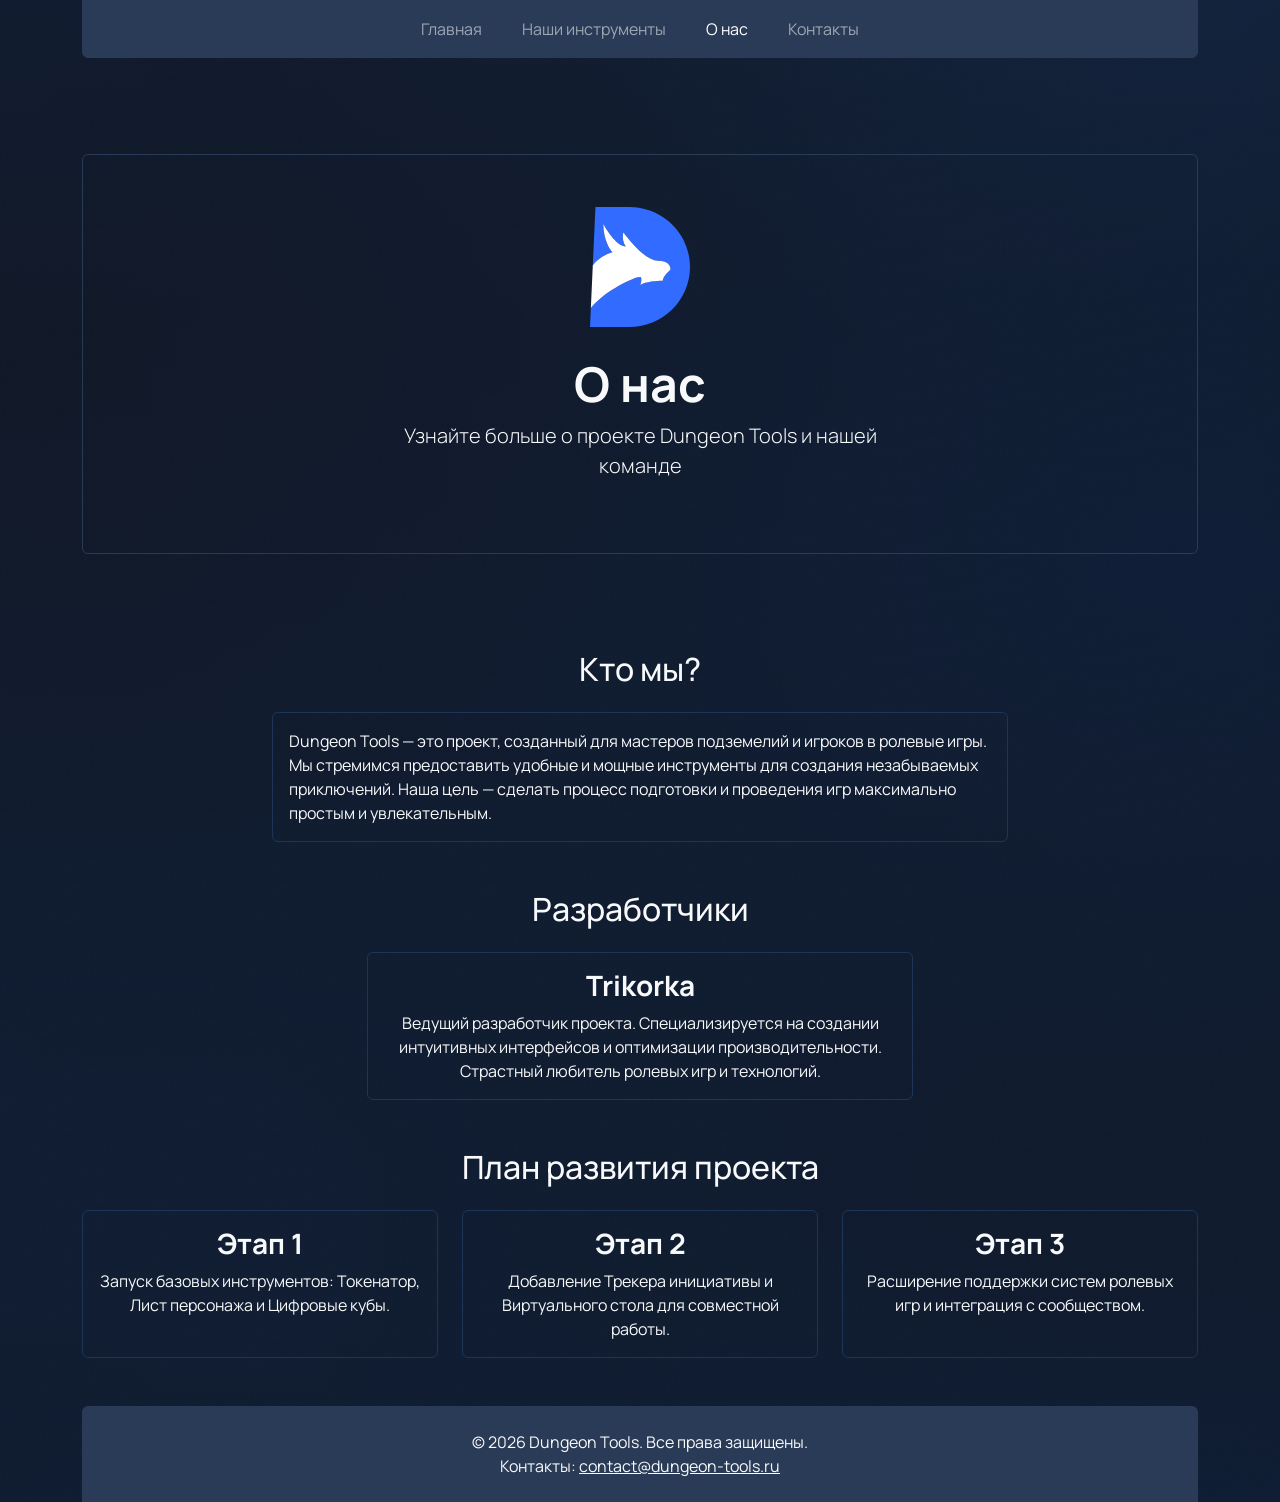
==== pages/about.html @ 1ce9be9f "Pages" ====
<!DOCTYPE html>
<html lang="ru">
<head>
    <meta charset="UTF-8">
    <meta name="viewport" content="width=device-width, initial-scale=1.0">
    <title>О нас - Dungeon Tools</title>
    <link rel="icon" href="../assets/images/favicon/favicon.ico" type="image/x-icon">
    <link rel="stylesheet" href="../style.css">
    <link href="https://cdn.jsdelivr.net/npm/bootstrap@5.3.3/dist/css/bootstrap.min.css" rel="stylesheet" integrity="sha384-QWTKZyjpPEjISv5WaRU9OFeRpok6YctnYmDr5pNlyT2bRjXh0JMhjY6hW+ALEwIH" crossorigin="anonymous">
    <link rel="preconnect" href="https://fonts.googleapis.com">
    <link rel="preconnect" href="https://fonts.gstatic.com" crossorigin>
    <link href="https://fonts.googleapis.com/css2?family=Manrope:wght@200..800&display=swap" rel="stylesheet">
    <style>
        :root {
        --bs-primary-rgb: 29, 53, 87;
        }

        .accordion-button:not(.collapsed) {
        box-shadow: none;
        }
    </style>
</head>
<body class="text-light manrope-uniquifier">
  <header class="container-lg">
    <nav class="navbar navbar-expand-lg navbar-dark dt-border rounded-bottom dt-bg-color">
      <div class="container-fluid">
        <button class="navbar-toggler" type="button" data-bs-toggle="collapse" data-bs-target="#navbarNav" aria-controls="navbarNav" aria-expanded="false" aria-label="Переключатель навигации">
          <span class="navbar-toggler-icon"></span>
        </button>
        <div class="collapse navbar-collapse" id="navbarNav">
          <ul class="navbar-nav d-flex justify-content-center w-100 gap-4">
            <li class="nav-item">
              <a class="nav-link" href="../index.html">Главная</a>
            </li>
            <li class="nav-item">
              <a class="nav-link" href="ourtools.html">Наши инструменты</a>
            </li>
            <li class="nav-item">
              <a class="nav-link active" aria-current="page" href="#">О нас</a>
            </li>
            <li class="nav-item">
              <a class="nav-link" href="contacts.html">Контакты</a>
            </li>
          </ul>
        </div>
      </div>
    </nav>
  </header>

  <section class="container-lg py-5">
    <div class="container-fluid text-center dt-border rounded py-5 my-5">
      <img class="d-block mx-auto mb-4" src="../assets/images/logo.svg" alt="Dungeon Tools Logo" width="128" height="128">
      <h1 class="display-5 fw-bold">О нас</h1>
      <div class="col-lg-6 mx-auto">
        <p class="lead mb-4">Узнайте больше о проекте Dungeon Tools и нашей команде</p>
      </div>
    </div>
  </section>

  <section class="container-lg mb-5">
    <h2 class="text-center mb-4">Кто мы?</h2>
    <div class="row justify-content-center">
      <div class="col-lg-8">
        <div class="card h-100 bg-transparent text-light border-primary">
          <div class="card-body">
            <p class="card-text">Dungeon Tools — это проект, созданный для мастеров подземелий и игроков в ролевые игры. Мы стремимся предоставить удобные и мощные инструменты для создания незабываемых приключений. Наша цель — сделать процесс подготовки и проведения игр максимально простым и увлекательным.</p>
          </div>
        </div>
      </div>
    </div>
  </section>

  <section class="container-lg mb-5">
    <h2 class="text-center mb-4">Разработчики</h2>
    <div class="row justify-content-center">
      <div class="col-md-6">
        <div class="card h-100 bg-transparent text-light border-primary text-center">
          <div class="card-body">
            <h3 class="card-title fw-bold">Trikorka</h3>
            <p class="card-text">Ведущий разработчик проекта. Специализируется на создании интуитивных интерфейсов и оптимизации производительности. Страстный любитель ролевых игр и технологий.</p>
          </div>
        </div>
      </div>
    </div>
  </section>

  <section class="container-lg mb-5">
    <h2 class="text-center mb-4">План развития проекта</h2>
    <div class="row gy-4">
      <div class="col-md-4">
        <div class="card h-100 bg-transparent text-light border-primary">
          <div class="card-body text-center">
            <h3 class="card-title fw-bold">Этап 1</h3>
            <p class="card-text">Запуск базовых инструментов: Токенатор, Лист персонажа и Цифровые кубы.</p>
          </div>
        </div>
      </div>
      <div class="col-md-4">
        <div class="card h-100 bg-transparent text-light border-primary">
          <div class="card-body text-center">
            <h3 class="card-title fw-bold">Этап 2</h3>
            <p class="card-text">Добавление Трекера инициативы и Виртуального стола для совместной работы.</p>
          </div>
        </div>
      </div>
      <div class="col-md-4">
        <div class="card h-100 bg-transparent text-light border-primary">
          <div class="card-body text-center">
            <h3 class="card-title fw-bold">Этап 3</h3>
            <p class="card-text">Расширение поддержки систем ролевых игр и интеграция с сообществом.</p>
          </div>
        </div>
      </div>
    </div>
  </section>

  <footer class="container-lg">
    <div class="dt-bg-color text-light text-center py-4 rounded-top">
      <p class="mb-0">&copy; 2026 Dungeon Tools. Все права защищены.</p>
      <p class="mb-0">Контакты: <a href="mailto:example" class="text-light">contact@dungeon-tools.ru</a></p>
    </div>
  </footer>

  <script src="https://cdn.jsdelivr.net/npm/bootstrap@5.3.2/dist/js/bootstrap.bundle.min.js"></script>
</body>
</html>
---- style.css ----
.manrope-uniquifier {
  font-family: "Manrope", sans-serif;
  font-optical-sizing: auto;
  font-weight: 400;
  font-style: normal;
}

body {
  background-image: url("assets/images/background-image.png");
  background-size: cover;
  background-position: center;
  color: white;
}

.dt-border {
  border: 1px solid #293B56;
}

.dt-bg-color {
  background: #293B56;
}

.dt-blue {
  color: #0D6EFD;
}/*# sourceMappingURL=style.css.map */
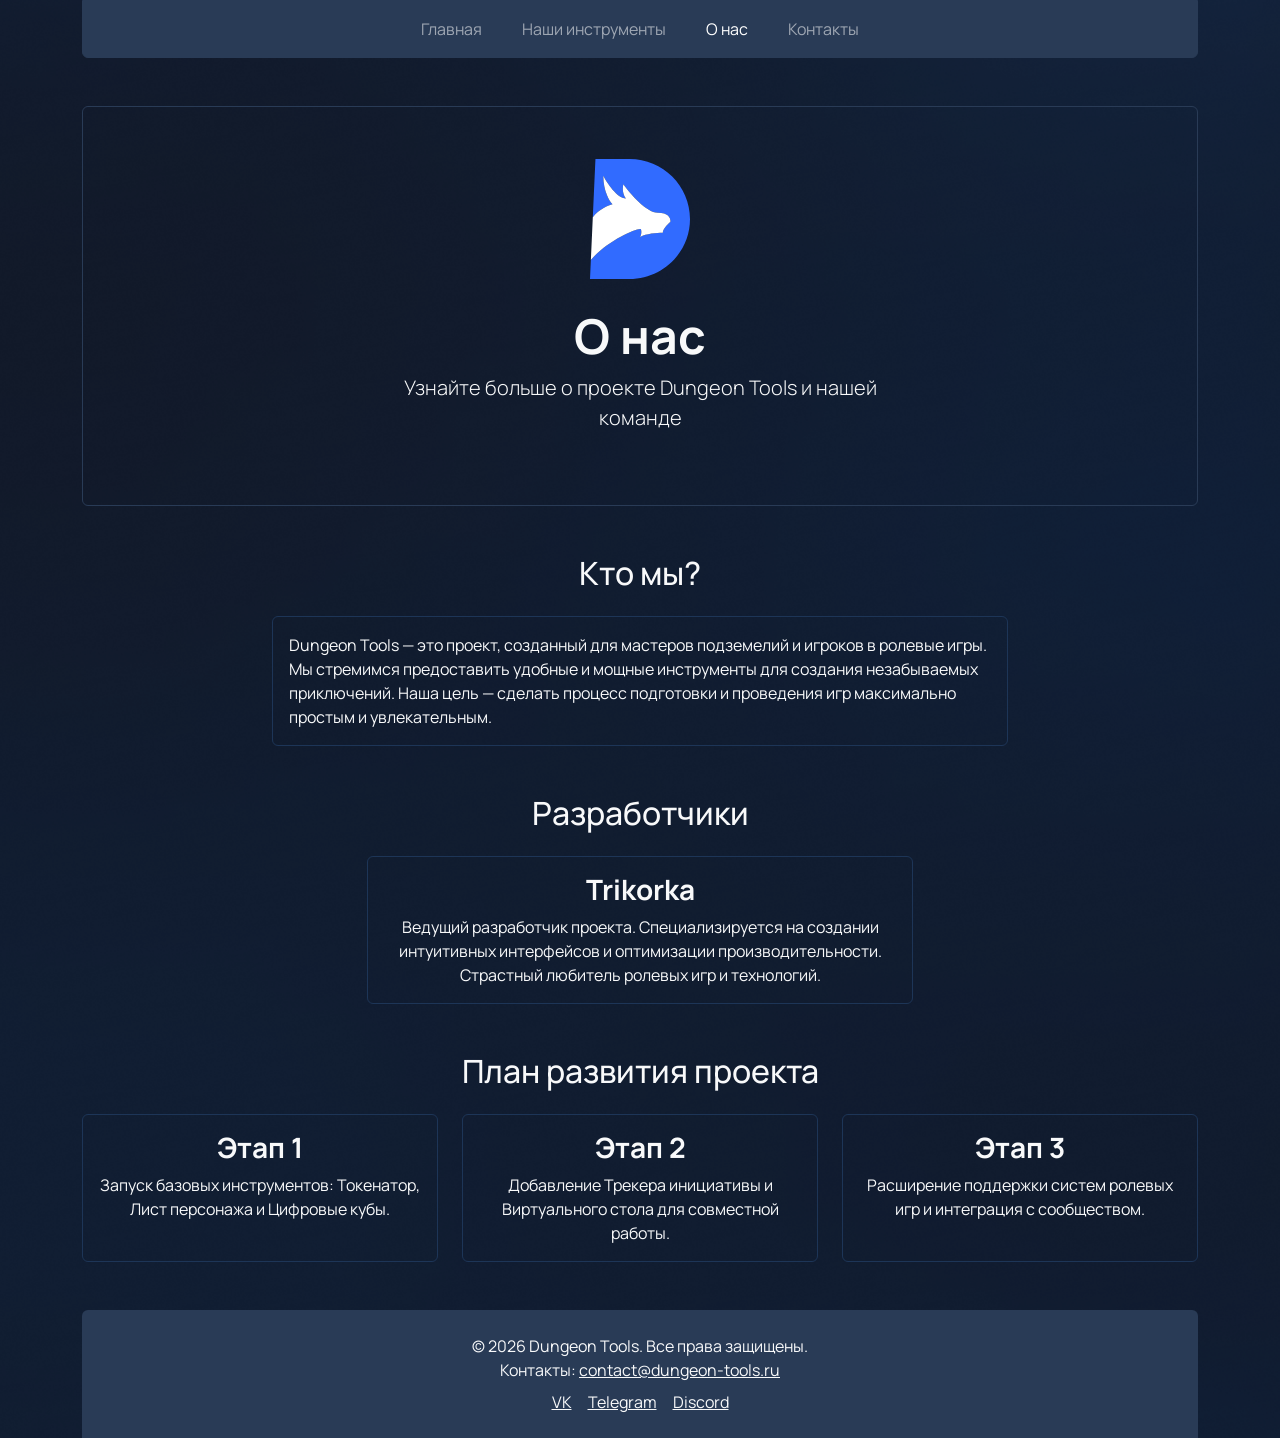
==== commit 3f872ac9: "add pages" ====
--- a/pages/about.html
+++ b/pages/about.html
@@ -21,7 +21,7 @@
     </style>
 </head>
 <body class="text-light manrope-uniquifier">
-  <header class="container-lg">
+  <header class="container-lg mb-5">
     <nav class="navbar navbar-expand-lg navbar-dark dt-border rounded-bottom dt-bg-color">
       <div class="container-fluid">
         <button class="navbar-toggler" type="button" data-bs-toggle="collapse" data-bs-target="#navbarNav" aria-controls="navbarNav" aria-expanded="false" aria-label="Переключатель навигации">
@@ -47,8 +47,8 @@
     </nav>
   </header>
 
-  <section class="container-lg py-5">
-    <div class="container-fluid text-center dt-border rounded py-5 my-5">
+  <section class="container-lg mb-5">
+    <div class="container-fluid text-center dt-border rounded py-5">
       <img class="d-block mx-auto mb-4" src="../assets/images/logo.svg" alt="Dungeon Tools Logo" width="128" height="128">
       <h1 class="display-5 fw-bold">О нас</h1>
       <div class="col-lg-6 mx-auto">
@@ -117,7 +117,12 @@
   <footer class="container-lg">
     <div class="dt-bg-color text-light text-center py-4 rounded-top">
       <p class="mb-0">&copy; 2026 Dungeon Tools. Все права защищены.</p>
-      <p class="mb-0">Контакты: <a href="mailto:example" class="text-light">contact@dungeon-tools.ru</a></p>
+      <p class="mb-0">Контакты: <a href="mailto:#" class="text-light">contact@dungeon-tools.ru</a></p>
+      <div class="d-flex justify-content-center gap-3 mt-2">
+        <a href="#" target="_blank" class="text-light"><i class="fab fa-vk"></i> VK</a>
+        <a href="#" target="_blank" class="text-light"><i class="fab fa-telegram"></i> Telegram</a>
+        <a href="#" target="_blank" class="text-light"><i class="fab fa-discord"></i> Discord</a>
+      </div>
     </div>
   </footer>
 
